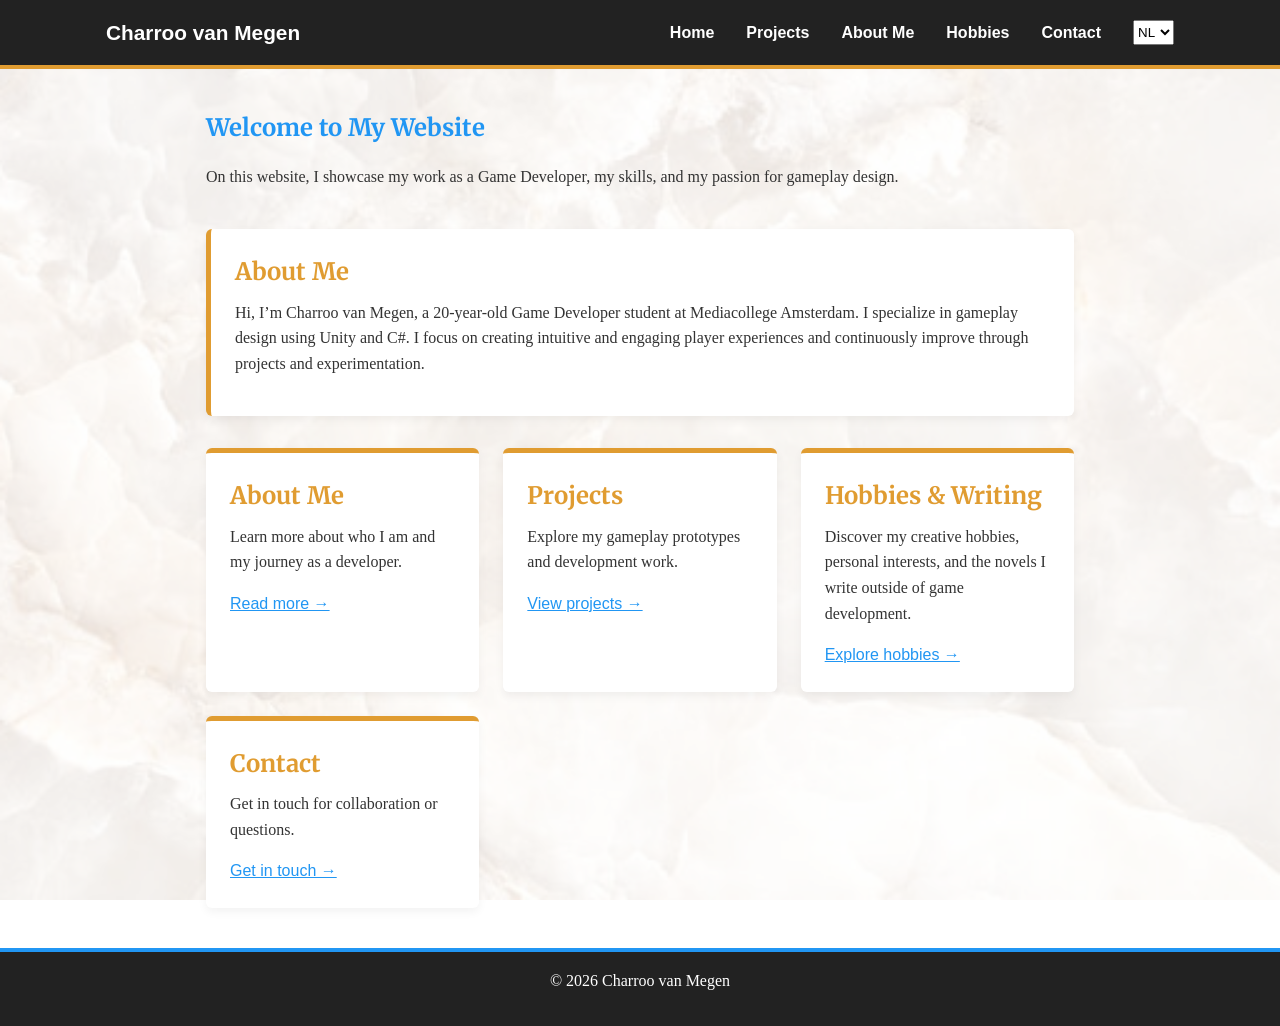
==== index.html @ 929fa4f2 "Add files via upload" ====
<!DOCTYPE html>
<html lang="en">
<head>
  <meta charset="UTF-8">
  <meta name="viewport" content="width=device-width, initial-scale=1.0">

  <title data-i18n="page_home_title">Home</title>

  <!-- Font -->
  <link href="https://fonts.googleapis.com/css2?family=Merriweather:ital,wght@0,300;0,400;0,700;1,400&display=swap" rel="stylesheet">

  <!-- CSS -->
  <link rel="stylesheet" href="style.css">

  <!-- Modal styles -->
  <style>

    .modal {
      display: none;
      position: fixed;
      z-index: 1000;
      left: 0;
      top: 0;
      width: 100%;
      height: 100%;
      background-color: rgba(0,0,0,0.6);
      justify-content: center;
      align-items: center;
    }

    .modal-content {
      background-color: #fff;
      padding: 2rem;
      border-radius: 8px;
      max-width: 400px;
      text-align: center;
      box-shadow: 0 4px 12px rgba(0,0,0,0.2);
      font-family: 'Merriweather', serif;
    }

    .modal-buttons {
      margin-top: 1.5rem;
      display: flex;
      justify-content: space-around;
    }

    .modal-buttons button {
      padding: 0.5rem 1rem;
      border: none;
      border-radius: 4px;
      cursor: pointer;
      font-weight: bold;
    }

    .confirm {
      background-color: #2196F3;
      color: #fff;
    }

    .cancel {
      background-color: #ccc;
      color: #222;
    }

  </style>

</head>

<body>

<header>

  <nav class="navbar">

    <div class="logo">
      <a href="index.html">Charroo van Megen</a>
    </div>

    <div class="nav-links">

      <a href="index.html" class="modal-link" data-title="Home">
        Home
      </a>

      <a href="projects.html" class="modal-link" data-title="Projects">
        Projects
      </a>

      <a href="about.html" class="modal-link" data-title="About Me">
        About Me
      </a>

      <!-- PERSONAL PAGE LINK -->
      <a href="Personal.html" class="modal-link" data-title="Hobbies & Writing">
        Hobbies
      </a>

      <a href="contact.html" class="modal-link" data-title="Contact">
        Contact
      </a>

      <select id="languageSelect">
        <option value="nl">NL</option>
        <option value="en">EN</option>
        <option value="es">ES</option>
      </select>

    </div>

  </nav>

</header>


<div class="container">

  <!-- INTRO -->

  <section class="home-intro">

    <h1>
      Welcome to My Website
    </h1>

    <p>
      On this website, I showcase my work as a Game Developer,
      my skills, and my passion for gameplay design.
    </p>

  </section>


  <!-- ABOUT SECTION -->

  <section class="home-about">

    <h2>
      About Me
    </h2>

    <p>
      Hi, I’m Charroo van Megen, a 20-year-old
      Game Developer student at Mediacollege Amsterdam.

      I specialize in gameplay design using Unity and C#.
      I focus on creating intuitive and engaging player experiences
      and continuously improve through projects and experimentation.
    </p>

  </section>


  <!-- HOME CARDS -->

  <section class="home-sections">

    <!-- ABOUT -->

    <div class="home-card">

      <h2>
        About Me
      </h2>

      <p>
        Learn more about who I am and my journey as a developer.
      </p>

      <a
        href="about.html"
        class="modal-link"
        data-title="About Me">

        Read more →

      </a>

    </div>


    <!-- PROJECTS -->

    <div class="home-card">

      <h2>
        Projects
      </h2>

      <p>
        Explore my gameplay prototypes and development work.
      </p>

      <a
        href="projects.html"
        class="modal-link"
        data-title="Projects">

        View projects →

      </a>

    </div>


    <!-- PERSONAL / HOBBIES -->

    <div class="home-card">

      <h2>
        Hobbies & Writing
      </h2>

      <p>
        Discover my creative hobbies, personal interests,
        and the novels I write outside of game development.
      </p>

      <a
        href="Personal.html"
        class="modal-link"
        data-title="Hobbies & Writing">

        Explore hobbies →

      </a>

    </div>


    <!-- CONTACT -->

    <div class="home-card">

      <h2>
        Contact
      </h2>

      <p>
        Get in touch for collaboration or questions.
      </p>

      <a
        href="contact.html"
        class="modal-link"
        data-title="Contact">

        Get in touch →

      </a>

    </div>

  </section>

</div>


<!-- MODAL -->

<div id="confirmModal" class="modal">

  <div class="modal-content">

    <p id="modal-text">
      Do you wish to go to this page?
    </p>

    <div class="modal-buttons">

      <button class="confirm">
        Yes
      </button>

      <button class="cancel">
        No
      </button>

    </div>

  </div>

</div>


<footer>

  <p>
    © 2026 Charroo van Megen
  </p>

</footer>


<script>

const modal = document.getElementById('confirmModal');

const modalText = document.getElementById('modal-text');

const confirmBtn = document.querySelector('.confirm');

const cancelBtn = document.querySelector('.cancel');

let targetUrl = '';

document.querySelectorAll('.modal-link').forEach(link => {

  link.addEventListener('click', function(e) {

    e.preventDefault();

    targetUrl = this.href;

    modalText.textContent =
      `Do you wish to go to ${this.dataset.title}?`;

    modal.style.display = 'flex';

  });

});


confirmBtn.onclick = () => {

  if (targetUrl) {

    window.location.href = targetUrl;

  }

};


cancelBtn.onclick = () => {

  modal.style.display = 'none';

  targetUrl = '';

};


window.onclick = (e) => {

  if (e.target === modal) {

    modal.style.display = 'none';

  }

};

</script>

</body>
</html>
---- style.css ----
/* =========================
   VARIABLES
========================= */
:root {
  --dark: #222;
  --light-bg: #f4f4f4;
  --text: #333;
  --white: #ffffff;

  --mango: #E09C31;
  --azure: #2196F3;
}

/* =========================
   RESET & BASE
========================= */
* {
  margin: 0;
  padding: 0;
  box-sizing: border-box;
}

html, body {
  height: 100%;
}

body {
  font-family: 'Playfair Display', serif;
  background: url('Quartz.Background.jpg') no-repeat center center fixed;
  background-size: cover;
  color: var(--text);
  line-height: 1.6;

  display: flex;
  flex-direction: column;
}

/* Optional overlay for readability */
body::before {
  content: "";
  position: fixed;
  top: 0; left: 0;
  width: 100%; height: 100%;
  background: rgba(255, 255, 255, 0.7);
  z-index: -1;
}

/* UI elements use clean sans-serif */
.navbar,
.nav-links a,
.logo a,
button,
select,
.home-card a,
.contact-card a {
  font-family: Arial, sans-serif;
}

/* =========================
   HEADER & NAVIGATION
========================= */
header {
  background: var(--dark);
  color: var(--white);
  border-bottom: 4px solid var(--mango);
}

.navbar {
  max-width: 1100px;
  margin: auto;
  padding: 1rem;

  display: flex;
  justify-content: space-between;
  align-items: center;
}

.logo a {
  color: var(--white);
  text-decoration: none;
  font-weight: bold;
  font-size: 1.3rem;
}

.nav-links {
  display: flex;
  gap: 2rem;
}

.nav-links a {
  color: var(--white);
  text-decoration: none;
  font-weight: bold;
  position: relative;
  transition: color 0.3s ease;
}

.nav-links a::after {
  content: "";
  position: absolute;
  width: 0;
  height: 2px;
  background: var(--azure);
  left: 0;
  bottom: -5px;
  transition: width 0.3s ease;
}

.nav-links a:hover {
  color: var(--mango);
}

.nav-links a:hover::after {
  width: 100%;
}

/* =========================
   CONTAINER
========================= */
.container {
  max-width: 900px;
  margin: 2.5rem auto;
  padding: 0 1rem;
  flex: 1;
}

/* =========================
   HEADINGS & TEXT
========================= */
h1, h2 {
  font-family: 'Merriweather', serif;
  font-weight: 700;
}

h1 {
  margin-bottom: 1rem;
  color: var(--azure);
}

h2 {
  color: var(--mango);
  margin-bottom: 0.5rem;
}

p {
  margin-bottom: 1rem;
  font-weight: 400;
}

a {
  color: var(--azure);
}

a:hover {
  color: var(--mango);
}

/* =========================
   HOME PAGE
========================= */
.home-intro {
  margin-bottom: 2.5rem;
}

.home-about {
  background: var(--white);
  padding: 1.5rem;
  border-radius: 6px;
  border-left: 5px solid var(--mango);
  box-shadow: 0 4px 10px rgba(0,0,0,0.05);
  margin-bottom: 2rem;
}

.home-sections {
  display: grid;
  grid-template-columns: repeat(auto-fit, minmax(250px, 1fr));
  gap: 1.5rem;
}

.home-card {
  background: var(--white);
  padding: 1.5rem;
  border-radius: 6px;
  border-top: 5px solid var(--mango);
  box-shadow: 0 4px 10px rgba(0,0,0,0.05);
  transition: transform 0.3s ease, box-shadow 0.3s ease;
}

.home-card:hover {
  transform: translateY(-5px);
  box-shadow: 0 8px 18px rgba(0,0,0,0.1);
}

/* =========================
   ABOUT PAGE
========================= */
.about-header {
  margin-bottom: 2rem;
}

.intro {
  font-size: 1.1rem;
  max-width: 720px;
}

.about-section {
  background: var(--white);
  padding: 1.5rem;
  margin-bottom: 1.5rem;
  border-left: 5px solid var(--azure);
  border-radius: 6px;
  box-shadow: 0 4px 10px rgba(0,0,0,0.05);
}

.about-goal {
  border-left-color: var(--mango);
}

/* =========================
   CONTACT PAGE
========================= */
.contact-intro {
  max-width: 650px;
  margin-bottom: 2rem;
}

.contact-grid {
  display: grid;
  grid-template-columns: repeat(auto-fit, minmax(220px, 1fr));
  gap: 1.5rem;
  align-items: stretch;
}

.contact-card {
  background: var(--white);
  padding: 1.5rem;
  border-radius: 6px;
  border-top: 5px solid var(--azure);
  box-shadow: 0 4px 10px rgba(0,0,0,0.05);
  text-align: center;
  transition: transform 0.25s ease, box-shadow 0.25s ease;

  height: 100%;
  display: flex;
  flex-direction: column;
  justify-content: center;
}

.contact-card:nth-child(2) {
  border-top: 5px solid var(--mango);
}

.contact-card:hover {
  transform: translateY(-4px);
  box-shadow: 0 8px 18px rgba(0,0,0,0.1);
}

/* =========================
   MODAL (ADDED)
========================= */

.modal {
  display: none;
  position: fixed;
  inset: 0;

  background: rgba(0, 0, 0, 0.6);
  z-index: 9999;

  justify-content: center;
  align-items: center;
}

.modal-content {
  background: var(--white);
  padding: 2rem;
  border-radius: 8px;

  width: min(400px, 90%);
  text-align: center;

  border-top: 5px solid var(--mango);
  box-shadow: 0 10px 25px rgba(0, 0, 0, 0.25);
}

.modal-content h2 {
  color: var(--azure);
  margin-bottom: 0.5rem;
}

.modal-content p {
  margin-bottom: 1.5rem;
  word-break: break-word;
}

.modal-buttons {
  display: flex;
  justify-content: center;
  gap: 1rem;
}

.modal-buttons button {
  padding: 0.6rem 1.2rem;
  border: none;
  border-radius: 6px;
  cursor: pointer;
  font-family: Arial, sans-serif;
  transition: 0.2s ease;
}

.confirm {
  background: var(--azure);
  color: white;
}

.confirm:hover {
  background: var(--mango);
}

.cancel {
  background: #ddd;
}

.cancel:hover {
  background: #bbb;
}

/* =========================
   FOOTER
========================= */
footer {
  text-align: center;
  padding: 1rem;
  margin-top: 0;

  background: var(--dark);
  color: var(--white);
  border-top: 4px solid var(--azure);
}
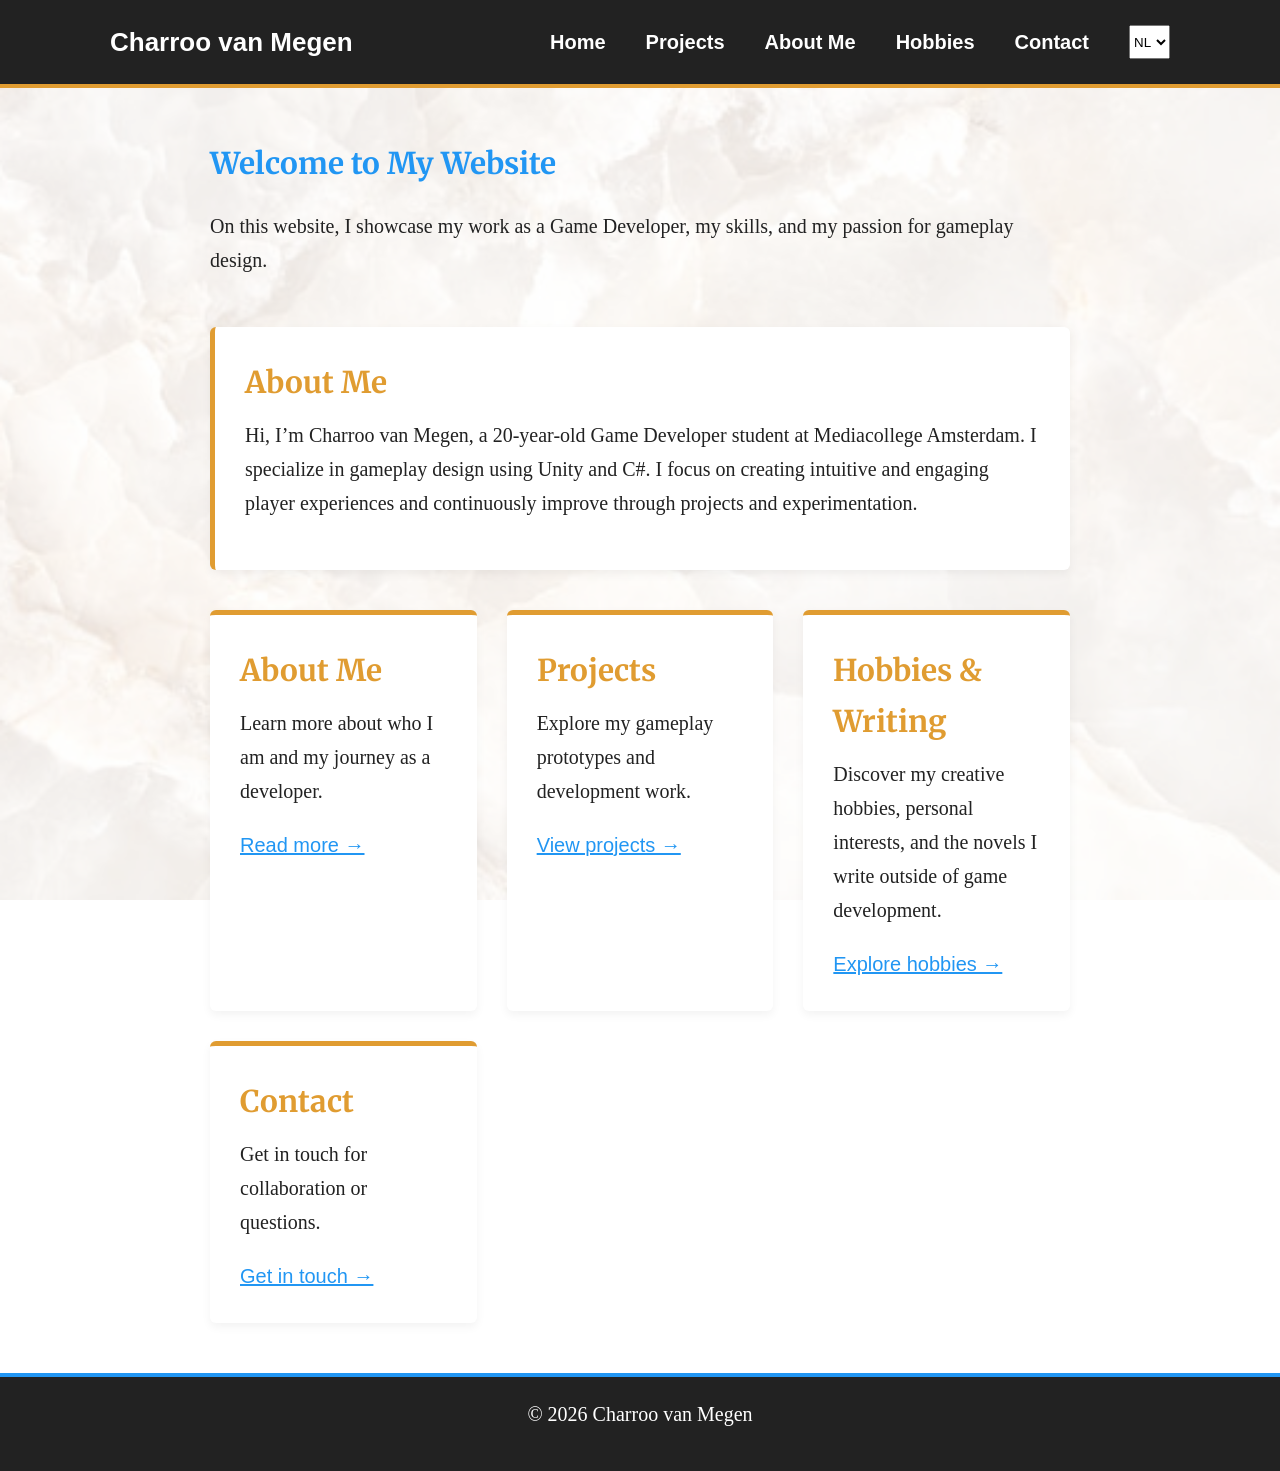
==== commit 4cd2f774: "site adjustements" ====
--- a/index.html
+++ b/index.html
@@ -79,7 +79,7 @@
 
     <div class="nav-links">
 
-      <a href="index.html" class="modal-link" data-title="Home">
+      <a href="index.html" class="modal-link" data-title="Home" aria-current="page">
         Home
       </a>
 
--- a/style.css
+++ b/style.css
@@ -24,12 +24,16 @@
   height: 100%;
 }
 
+html {
+  font-size: 125%;
+}
+
 body {
   font-family: 'Playfair Display', serif;
   background: url('Quartz.Background.jpg') no-repeat center center fixed;
   background-size: cover;
-  color: var(--text);
-  line-height: 1.6;
+  color: #222;
+  line-height: 1.7;
 
   display: flex;
   flex-direction: column;
@@ -114,11 +118,25 @@
   width: 100%;
 }
 
+@media (max-width: 700px) {
+  .navbar {
+    flex-direction: column;
+    gap: 0.75rem;
+  }
+
+  .nav-links {
+    flex-wrap: wrap;
+    justify-content: center;
+    gap: 0.75rem 1rem;
+    width: 100%;
+  }
+}
+
 /* =========================
    CONTAINER
 ========================= */
 .container {
-  max-width: 900px;
+  width: min(900px, 100%);
   margin: 2.5rem auto;
   padding: 0 1rem;
   flex: 1;
@@ -237,6 +255,7 @@
   border-radius: 6px;
   border-top: 5px solid var(--azure);
   box-shadow: 0 4px 10px rgba(0,0,0,0.05);
+  color: inherit;
   text-align: center;
   transition: transform 0.25s ease, box-shadow 0.25s ease;
 
@@ -253,6 +272,44 @@
 .contact-card:hover {
   transform: translateY(-4px);
   box-shadow: 0 8px 18px rgba(0,0,0,0.1);
+}
+
+.contact-toggle {
+  display: flex;
+  flex-direction: column;
+  align-items: center;
+  gap: 0.35rem;
+  width: 100%;
+  padding: 0;
+  border: 0;
+  background: none;
+  color: inherit;
+  cursor: pointer;
+}
+
+.contact-title {
+  color: var(--mango);
+  font: 700 1.5rem 'Merriweather', serif;
+}
+
+.contact-hint {
+  color: #555;
+  font: 0.8rem/1.4 Arial, sans-serif;
+}
+
+.contact-toggle:focus-visible,
+.contact-details a:focus-visible {
+  outline: 3px solid var(--azure);
+  outline-offset: 3px;
+}
+
+.contact-details {
+  margin-top: 1rem;
+  overflow-wrap: anywhere;
+}
+
+.contact-details a {
+  font: 1rem/1.5 Arial, sans-serif;
 }
 
 /* =========================
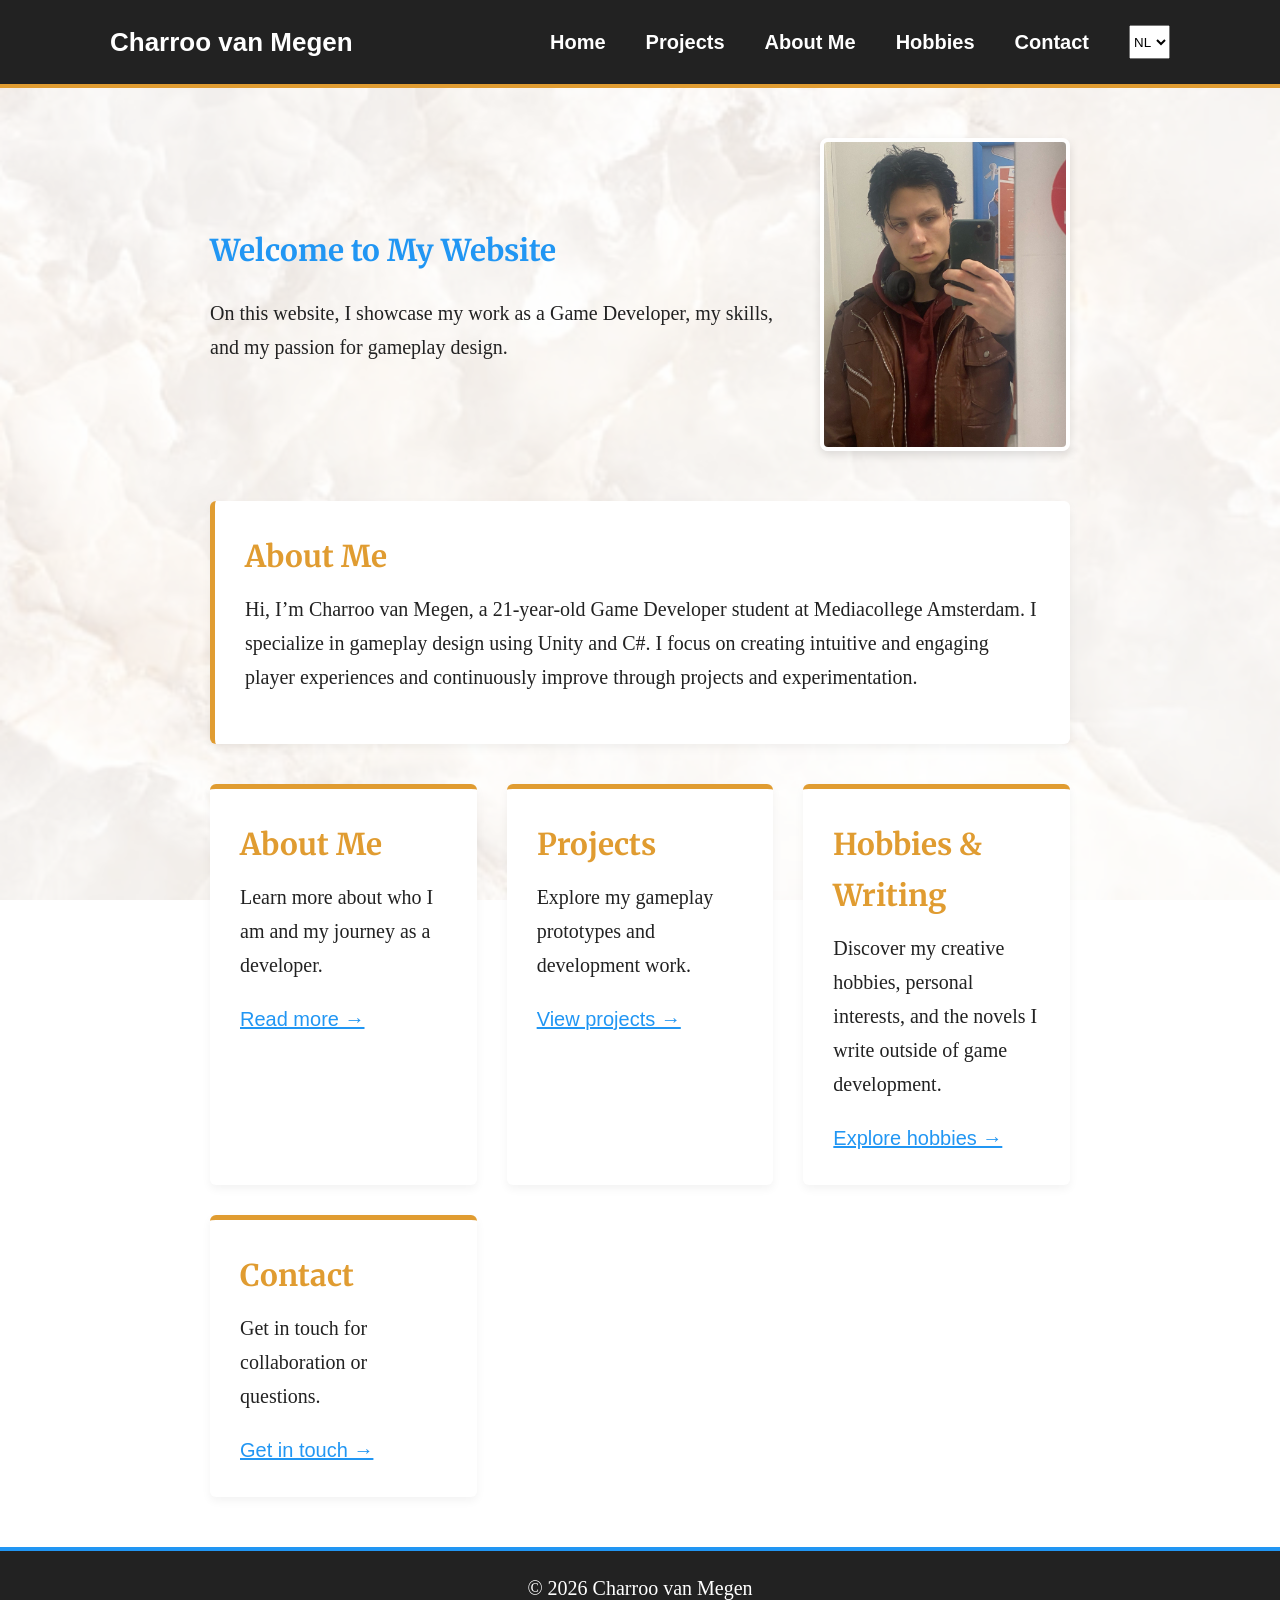
==== commit 57cef7f2: "change + pic" ====
--- a/index.html
+++ b/index.html
@@ -13,58 +13,6 @@
   <!-- CSS -->
   <link rel="stylesheet" href="style.css">
 
-  <!-- Modal styles -->
-  <style>
-
-    .modal {
-      display: none;
-      position: fixed;
-      z-index: 1000;
-      left: 0;
-      top: 0;
-      width: 100%;
-      height: 100%;
-      background-color: rgba(0,0,0,0.6);
-      justify-content: center;
-      align-items: center;
-    }
-
-    .modal-content {
-      background-color: #fff;
-      padding: 2rem;
-      border-radius: 8px;
-      max-width: 400px;
-      text-align: center;
-      box-shadow: 0 4px 12px rgba(0,0,0,0.2);
-      font-family: 'Merriweather', serif;
-    }
-
-    .modal-buttons {
-      margin-top: 1.5rem;
-      display: flex;
-      justify-content: space-around;
-    }
-
-    .modal-buttons button {
-      padding: 0.5rem 1rem;
-      border: none;
-      border-radius: 4px;
-      cursor: pointer;
-      font-weight: bold;
-    }
-
-    .confirm {
-      background-color: #2196F3;
-      color: #fff;
-    }
-
-    .cancel {
-      background-color: #ccc;
-      color: #222;
-    }
-
-  </style>
-
 </head>
 
 <body>
@@ -79,24 +27,24 @@
 
     <div class="nav-links">
 
-      <a href="index.html" class="modal-link" data-title="Home" aria-current="page">
+      <a href="index.html" aria-current="page">
         Home
       </a>
 
-      <a href="projects.html" class="modal-link" data-title="Projects">
+      <a href="projects.html">
         Projects
       </a>
 
-      <a href="about.html" class="modal-link" data-title="About Me">
+      <a href="about.html">
         About Me
       </a>
 
       <!-- PERSONAL PAGE LINK -->
-      <a href="Personal.html" class="modal-link" data-title="Hobbies & Writing">
+      <a href="Personal.html">
         Hobbies
       </a>
 
-      <a href="contact.html" class="modal-link" data-title="Contact">
+      <a href="contact.html">
         Contact
       </a>
 
@@ -119,14 +67,21 @@
 
   <section class="home-intro">
 
-    <h1>
-      Welcome to My Website
-    </h1>
-
-    <p>
-      On this website, I showcase my work as a Game Developer,
-      my skills, and my passion for gameplay design.
-    </p>
+    <div class="home-intro-text">
+      <h1>
+        Welcome to My Website
+      </h1>
+
+      <p>
+        On this website, I showcase my work as a Game Developer,
+        my skills, and my passion for gameplay design.
+      </p>
+    </div>
+
+    <img
+      class="home-profile-image"
+      src="IMG_3544.jpg"
+      alt="Portrait of Charroo van Megen">
 
   </section>
 
@@ -140,7 +95,7 @@
     </h2>
 
     <p>
-      Hi, I’m Charroo van Megen, a 20-year-old
+      Hi, I’m Charroo van Megen, a 21-year-old
       Game Developer student at Mediacollege Amsterdam.
 
       I specialize in gameplay design using Unity and C#.
@@ -167,10 +122,7 @@
         Learn more about who I am and my journey as a developer.
       </p>
 
-      <a
-        href="about.html"
-        class="modal-link"
-        data-title="About Me">
+      <a href="about.html">
 
         Read more →
 
@@ -191,10 +143,7 @@
         Explore my gameplay prototypes and development work.
       </p>
 
-      <a
-        href="projects.html"
-        class="modal-link"
-        data-title="Projects">
+      <a href="projects.html">
 
         View projects →
 
@@ -216,10 +165,7 @@
         and the novels I write outside of game development.
       </p>
 
-      <a
-        href="Personal.html"
-        class="modal-link"
-        data-title="Hobbies & Writing">
+      <a href="Personal.html">
 
         Explore hobbies →
 
@@ -240,10 +186,7 @@
         Get in touch for collaboration or questions.
       </p>
 
-      <a
-        href="contact.html"
-        class="modal-link"
-        data-title="Contact">
+      <a href="contact.html">
 
         Get in touch →
 
@@ -252,33 +195,6 @@
     </div>
 
   </section>
-
-</div>
-
-
-<!-- MODAL -->
-
-<div id="confirmModal" class="modal">
-
-  <div class="modal-content">
-
-    <p id="modal-text">
-      Do you wish to go to this page?
-    </p>
-
-    <div class="modal-buttons">
-
-      <button class="confirm">
-        Yes
-      </button>
-
-      <button class="cancel">
-        No
-      </button>
-
-    </div>
-
-  </div>
 
 </div>
 
@@ -292,67 +208,5 @@
 </footer>
 
 
-<script>
-
-const modal = document.getElementById('confirmModal');
-
-const modalText = document.getElementById('modal-text');
-
-const confirmBtn = document.querySelector('.confirm');
-
-const cancelBtn = document.querySelector('.cancel');
-
-let targetUrl = '';
-
-document.querySelectorAll('.modal-link').forEach(link => {
-
-  link.addEventListener('click', function(e) {
-
-    e.preventDefault();
-
-    targetUrl = this.href;
-
-    modalText.textContent =
-      `Do you wish to go to ${this.dataset.title}?`;
-
-    modal.style.display = 'flex';
-
-  });
-
-});
-
-
-confirmBtn.onclick = () => {
-
-  if (targetUrl) {
-
-    window.location.href = targetUrl;
-
-  }
-
-};
-
-
-cancelBtn.onclick = () => {
-
-  modal.style.display = 'none';
-
-  targetUrl = '';
-
-};
-
-
-window.onclick = (e) => {
-
-  if (e.target === modal) {
-
-    modal.style.display = 'none';
-
-  }
-
-};
-
-</script>
-
 </body>
 </html>
--- a/style.css
+++ b/style.css
@@ -177,7 +177,29 @@
    HOME PAGE
 ========================= */
 .home-intro {
+  display: flex;
+  align-items: center;
+  justify-content: space-between;
+  gap: 2rem;
   margin-bottom: 2.5rem;
+}
+
+.home-intro-text {
+  flex: 1;
+}
+
+.home-intro-text p {
+  margin-bottom: 0;
+}
+
+.home-profile-image {
+  display: block;
+  width: min(250px, 35%);
+  aspect-ratio: 4 / 5;
+  object-fit: cover;
+  border: 4px solid var(--white);
+  border-radius: 8px;
+  box-shadow: 0 4px 10px rgba(0,0,0,0.12);
 }
 
 .home-about {
@@ -207,6 +229,17 @@
 .home-card:hover {
   transform: translateY(-5px);
   box-shadow: 0 8px 18px rgba(0,0,0,0.1);
+}
+
+@media (max-width: 600px) {
+  .home-intro {
+    flex-direction: column;
+    align-items: flex-start;
+  }
+
+  .home-profile-image {
+    width: min(250px, 100%);
+  }
 }
 
 /* =========================
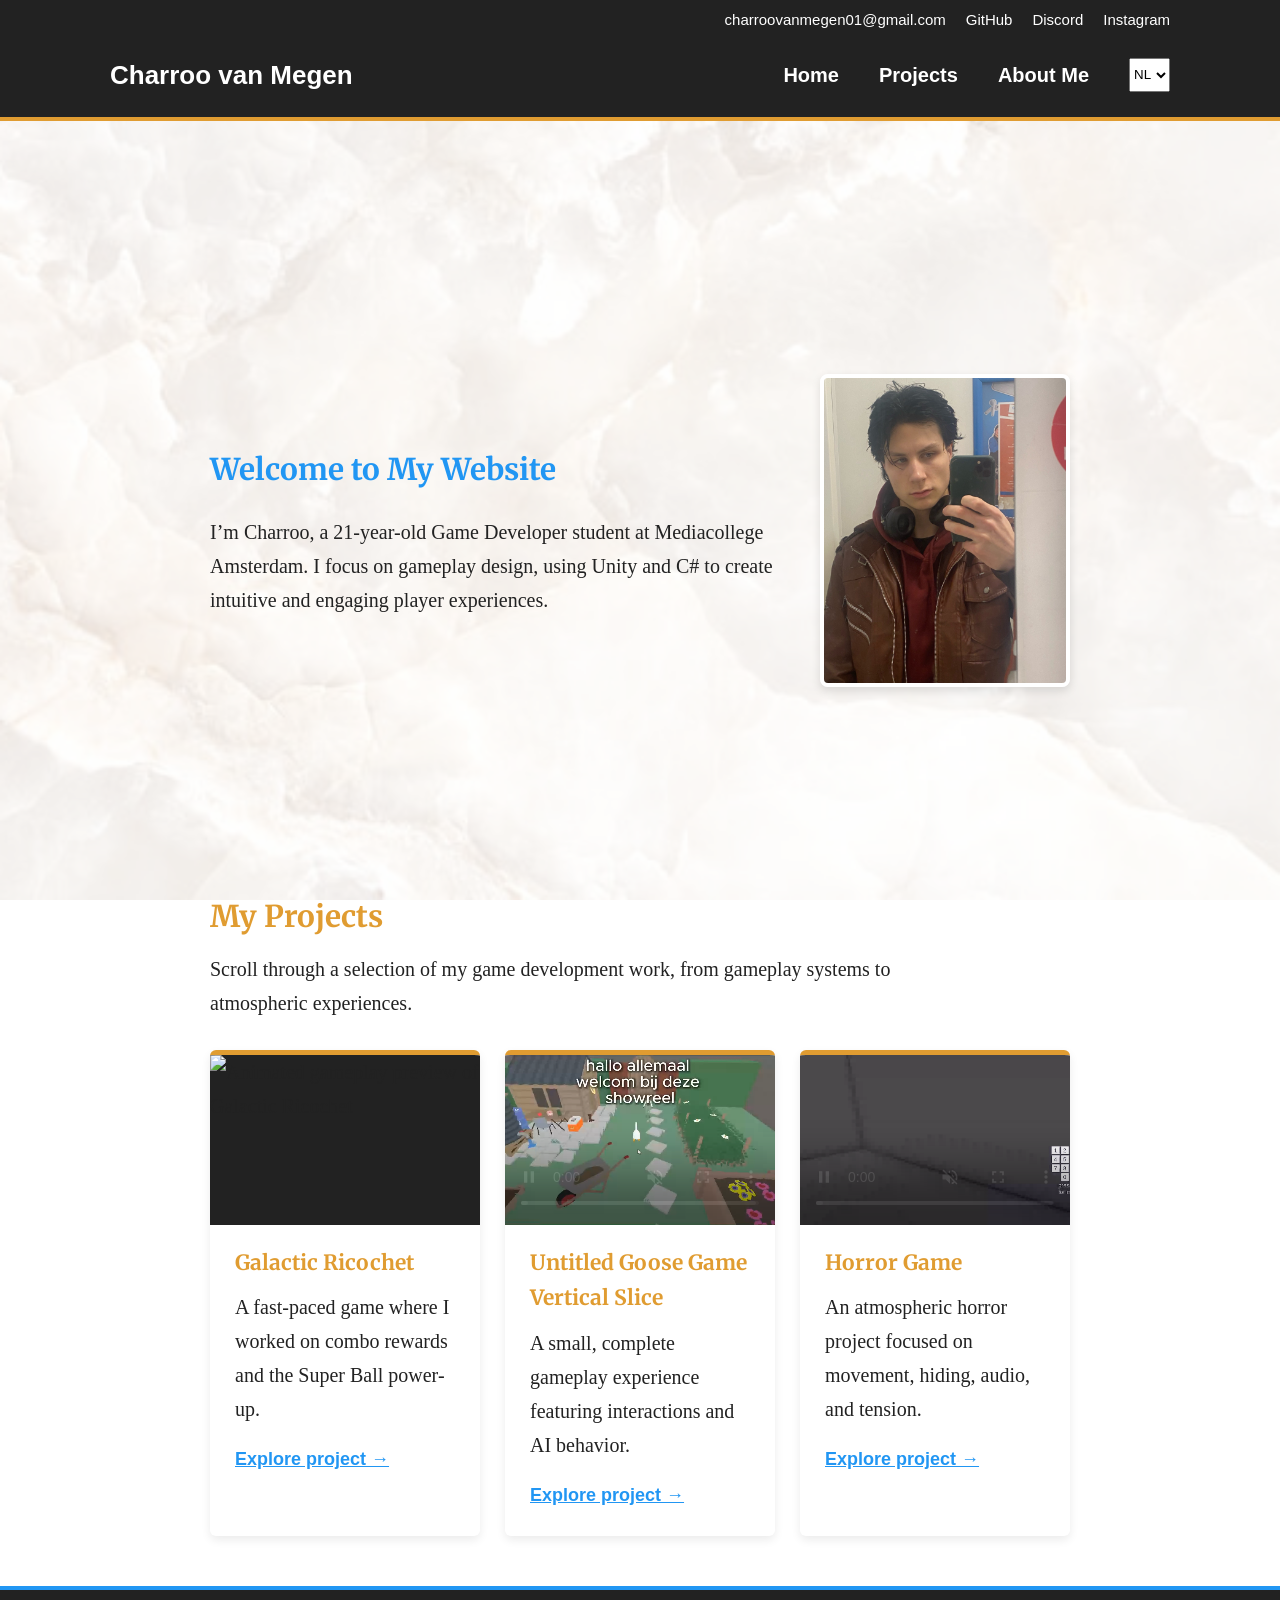
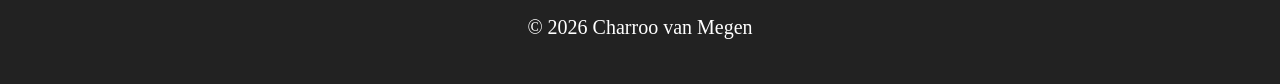
==== commit 8e4b76f9: "site change" ====
--- a/index.html
+++ b/index.html
@@ -1,212 +1,118 @@
-
 <!DOCTYPE html>
 <html lang="en">
 <head>
   <meta charset="UTF-8">
   <meta name="viewport" content="width=device-width, initial-scale=1.0">
-
-  <title data-i18n="page_home_title">Home</title>
-
-  <!-- Font -->
+  <title>Charroo van Megen | Game Developer</title>
   <link href="https://fonts.googleapis.com/css2?family=Merriweather:ital,wght@0,300;0,400;0,700;1,400&display=swap" rel="stylesheet">
-
-  <!-- CSS -->
   <link rel="stylesheet" href="style.css">
-
 </head>
 
 <body>
+<header>
+  <nav class="contact-bar" aria-label="Contact links">
+    <a href="mailto:charroovanmegen01@gmail.com">charroovanmegen01@gmail.com</a>
+    <a href="https://github.com/charroo-van-megen" target="_blank" rel="noopener noreferrer">GitHub</a>
+    <a href="https://discord.com/users/kashikoi1478" target="_blank" rel="noopener noreferrer">Discord</a>
+    <a href="https://www.instagram.com/C.W.van.Megen" target="_blank" rel="noopener noreferrer">Instagram</a>
+  </nav>
 
-<header>
-
-  <nav class="navbar">
-
+  <nav class="navbar" aria-label="Main navigation">
     <div class="logo">
       <a href="index.html">Charroo van Megen</a>
     </div>
-
     <div class="nav-links">
-
-      <a href="index.html" aria-current="page">
-        Home
-      </a>
-
-      <a href="projects.html">
-        Projects
-      </a>
-
-      <a href="about.html">
-        About Me
-      </a>
-
-      <!-- PERSONAL PAGE LINK -->
-      <a href="Personal.html">
-        Hobbies
-      </a>
-
-      <a href="contact.html">
-        Contact
-      </a>
-
-      <select id="languageSelect">
+      <a href="index.html" aria-current="page">Home</a>
+      <a href="projects.html">Projects</a>
+      <a href="about.html">About Me</a>
+      <select id="languageSelect" aria-label="Select language">
         <option value="nl">NL</option>
         <option value="en">EN</option>
         <option value="es">ES</option>
       </select>
+    </div>
+  </nav>
+</header>
 
+<main class="container">
+  <section class="home-intro" aria-labelledby="welcome-title">
+    <div class="home-intro-text">
+      <h1 id="welcome-title">Welcome to My Website</h1>
+      <p>I’m Charroo, a 21-year-old Game Developer student at Mediacollege Amsterdam. I focus on gameplay design, using Unity and C# to create intuitive and engaging player experiences.</p>
     </div>
 
-  </nav>
+    <img class="home-profile-image" src="IMG_3544.jpg" alt="Portrait of Charroo van Megen">
+  </section>
 
-</header>
-
-
-<div class="container">
-
-  <!-- INTRO -->
-
-  <section class="home-intro">
-
-    <div class="home-intro-text">
-      <h1>
-        Welcome to My Website
-      </h1>
-
-      <p>
-        On this website, I showcase my work as a Game Developer,
-        my skills, and my passion for gameplay design.
-      </p>
+  <section class="project-showcase" aria-labelledby="projects-title">
+    <div class="project-showcase-heading">
+      <h2 id="projects-title">My Projects</h2>
+      <p>Scroll through a selection of my game development work, from gameplay systems to atmospheric experiences.</p>
     </div>
 
-    <img
-      class="home-profile-image"
-      src="IMG_3544.jpg"
-      alt="Portrait of Charroo van Megen">
+    <div class="project-preview-grid">
+      <article class="project-preview-card">
+        <img class="project-preview-media" src="Bezig met opnemen 2026-10-29 112503.gif"
+          alt="Animated gameplay preview of Galactic Ricochet" loading="lazy">
+        <div class="project-preview-content">
+          <h2>Galactic Ricochet</h2>
+          <p>A fast-paced game where I worked on combo rewards and the Super Ball power-up.</p>
+          <a href="projects.html#galactic-heading">Explore project →</a>
+        </div>
+      </article>
 
+      <article class="project-preview-card">
+        <video class="project-preview-media"
+          poster="Eindpresentatie_Team8_Bo_verticalSlice.png"
+          aria-label="Gameplay preview of the Untitled Goose Game vertical slice"
+          autoplay controls muted loop playsinline preload="none">
+          <source src="0128.mp4" type="video/mp4">
+          <source src="0128.webm" type="video/webm">
+        </video>
+        <div class="project-preview-content">
+          <h2>Untitled Goose Game Vertical Slice</h2>
+          <p>A small, complete gameplay experience featuring interactions and AI behavior.</p>
+          <a href="projects.html#vertical-slice-heading">Explore project →</a>
+        </div>
+      </article>
+
+      <article class="project-preview-card">
+        <video class="project-preview-media"
+          poster="Schermafbeelding 2026-06-22 233540.png"
+          aria-label="Gameplay preview of the horror game"
+          autoplay controls muted loop playsinline preload="none">
+          <source src="school-horror.mp4" type="video/mp4">
+          <source src="school-horror.webm" type="video/webm">
+        </video>
+        <div class="project-preview-content">
+          <h2>Horror Game</h2>
+          <p>An atmospheric horror project focused on movement, hiding, audio, and tension.</p>
+          <a href="projects.html#horror-heading">Explore project →</a>
+        </div>
+      </article>
+    </div>
   </section>
+</main>
 
+<script>
+  const projectVideos = document.querySelectorAll('.project-preview-card video');
 
-  <!-- ABOUT SECTION -->
+  if ('IntersectionObserver' in window) {
+    const videoObserver = new IntersectionObserver(entries => {
+      entries.forEach(entry => {
+        if (entry.isIntersecting) {
+          entry.target.play().catch(() => {});
+          videoObserver.unobserve(entry.target);
+        }
+      });
+    });
 
-  <section class="home-about">
-
-    <h2>
-      About Me
-    </h2>
-
-    <p>
-      Hi, I’m Charroo van Megen, a 21-year-old
-      Game Developer student at Mediacollege Amsterdam.
-
-      I specialize in gameplay design using Unity and C#.
-      I focus on creating intuitive and engaging player experiences
-      and continuously improve through projects and experimentation.
-    </p>
-
-  </section>
-
-
-  <!-- HOME CARDS -->
-
-  <section class="home-sections">
-
-    <!-- ABOUT -->
-
-    <div class="home-card">
-
-      <h2>
-        About Me
-      </h2>
-
-      <p>
-        Learn more about who I am and my journey as a developer.
-      </p>
-
-      <a href="about.html">
-
-        Read more →
-
-      </a>
-
-    </div>
-
-
-    <!-- PROJECTS -->
-
-    <div class="home-card">
-
-      <h2>
-        Projects
-      </h2>
-
-      <p>
-        Explore my gameplay prototypes and development work.
-      </p>
-
-      <a href="projects.html">
-
-        View projects →
-
-      </a>
-
-    </div>
-
-
-    <!-- PERSONAL / HOBBIES -->
-
-    <div class="home-card">
-
-      <h2>
-        Hobbies & Writing
-      </h2>
-
-      <p>
-        Discover my creative hobbies, personal interests,
-        and the novels I write outside of game development.
-      </p>
-
-      <a href="Personal.html">
-
-        Explore hobbies →
-
-      </a>
-
-    </div>
-
-
-    <!-- CONTACT -->
-
-    <div class="home-card">
-
-      <h2>
-        Contact
-      </h2>
-
-      <p>
-        Get in touch for collaboration or questions.
-      </p>
-
-      <a href="contact.html">
-
-        Get in touch →
-
-      </a>
-
-    </div>
-
-  </section>
-
-</div>
-
+    projectVideos.forEach(video => videoObserver.observe(video));
+  }
+</script>
 
 <footer>
-
-  <p>
-    © 2026 Charroo van Megen
-  </p>
-
+  <p>© 2026 Charroo van Megen</p>
 </footer>
-
-
 </body>
-</html>+</html>
--- a/style.css
+++ b/style.css
@@ -51,12 +51,12 @@
 
 /* UI elements use clean sans-serif */
 .navbar,
+.contact-bar,
 .nav-links a,
 .logo a,
 button,
 select,
-.home-card a,
-.contact-card a {
+.home-card a {
   font-family: Arial, sans-serif;
 }
 
@@ -67,6 +67,28 @@
   background: var(--dark);
   color: var(--white);
   border-bottom: 4px solid var(--mango);
+  position: sticky;
+  top: 0;
+  z-index: 1000;
+}
+
+.contact-bar {
+  max-width: 1100px;
+  margin: auto;
+  padding: 0.35rem 1rem 0;
+  display: flex;
+  justify-content: flex-end;
+  gap: 1rem;
+  font-size: 0.75rem;
+}
+
+.contact-bar a {
+  color: var(--white);
+  text-decoration: none;
+}
+
+.contact-bar a:hover {
+  color: var(--mango);
 }
 
 .navbar {
@@ -119,6 +141,12 @@
 }
 
 @media (max-width: 700px) {
+  .contact-bar {
+    flex-wrap: wrap;
+    justify-content: center;
+    gap: 0.25rem 0.75rem;
+  }
+
   .navbar {
     flex-direction: column;
     gap: 0.75rem;
@@ -176,12 +204,91 @@
 /* =========================
    HOME PAGE
 ========================= */
+.project-showcase-heading {
+  margin-bottom: 1.5rem;
+}
+
+.project-showcase-heading p {
+  max-width: 700px;
+}
+
+.project-preview-grid {
+  display: grid;
+  grid-template-columns: repeat(auto-fit, minmax(240px, 1fr));
+  gap: 1.25rem;
+}
+
+.project-preview-card {
+  overflow: hidden;
+  background: var(--white);
+  border-top: 5px solid var(--mango);
+  border-radius: 6px;
+  box-shadow: 0 4px 10px rgba(0,0,0,0.08);
+  transition: transform 0.25s ease, box-shadow 0.25s ease;
+}
+
+.project-preview-card:hover {
+  transform: translateY(-4px);
+  box-shadow: 0 8px 18px rgba(0,0,0,0.12);
+}
+
+.project-preview-media {
+  display: block;
+  width: 100%;
+  height: 170px;
+  object-fit: cover;
+  object-position: center;
+  background: #222;
+}
+
+.project-preview-content {
+  padding: 1rem 1.25rem 1.25rem;
+}
+
+.project-preview-content h2 {
+  font-size: 1.05rem;
+}
+
+.project-preview-content p {
+  min-height: 4.5rem;
+  margin-bottom: 0.75rem;
+}
+
+.project-preview-content a,
+.home-about a,
+.novel-preview a {
+  font: bold 0.9rem Arial, sans-serif;
+}
+
+.novel-preview {
+  display: flex;
+  align-items: center;
+  gap: 1rem;
+  margin-top: 1rem;
+}
+
+.novel-preview img {
+  width: 100px;
+  max-height: 140px;
+  object-fit: cover;
+  border-radius: 4px;
+}
+
+.novel-preview h3 {
+  margin-bottom: 0.25rem;
+}
+
+.novel-preview p {
+  margin-bottom: 0.5rem;
+}
+
 .home-intro {
   display: flex;
   align-items: center;
   justify-content: space-between;
   gap: 2rem;
-  margin-bottom: 2.5rem;
+  min-height: max(540px, calc(100vh - 180px));
+  margin-bottom: 0;
 }
 
 .home-intro-text {
@@ -268,84 +375,6 @@
 }
 
 /* =========================
-   CONTACT PAGE
-========================= */
-.contact-intro {
-  max-width: 650px;
-  margin-bottom: 2rem;
-}
-
-.contact-grid {
-  display: grid;
-  grid-template-columns: repeat(auto-fit, minmax(220px, 1fr));
-  gap: 1.5rem;
-  align-items: stretch;
-}
-
-.contact-card {
-  background: var(--white);
-  padding: 1.5rem;
-  border-radius: 6px;
-  border-top: 5px solid var(--azure);
-  box-shadow: 0 4px 10px rgba(0,0,0,0.05);
-  color: inherit;
-  text-align: center;
-  transition: transform 0.25s ease, box-shadow 0.25s ease;
-
-  height: 100%;
-  display: flex;
-  flex-direction: column;
-  justify-content: center;
-}
-
-.contact-card:nth-child(2) {
-  border-top: 5px solid var(--mango);
-}
-
-.contact-card:hover {
-  transform: translateY(-4px);
-  box-shadow: 0 8px 18px rgba(0,0,0,0.1);
-}
-
-.contact-toggle {
-  display: flex;
-  flex-direction: column;
-  align-items: center;
-  gap: 0.35rem;
-  width: 100%;
-  padding: 0;
-  border: 0;
-  background: none;
-  color: inherit;
-  cursor: pointer;
-}
-
-.contact-title {
-  color: var(--mango);
-  font: 700 1.5rem 'Merriweather', serif;
-}
-
-.contact-hint {
-  color: #555;
-  font: 0.8rem/1.4 Arial, sans-serif;
-}
-
-.contact-toggle:focus-visible,
-.contact-details a:focus-visible {
-  outline: 3px solid var(--azure);
-  outline-offset: 3px;
-}
-
-.contact-details {
-  margin-top: 1rem;
-  overflow-wrap: anywhere;
-}
-
-.contact-details a {
-  font: 1rem/1.5 Arial, sans-serif;
-}
-
-/* =========================
    MODAL (ADDED)
 ========================= */
 
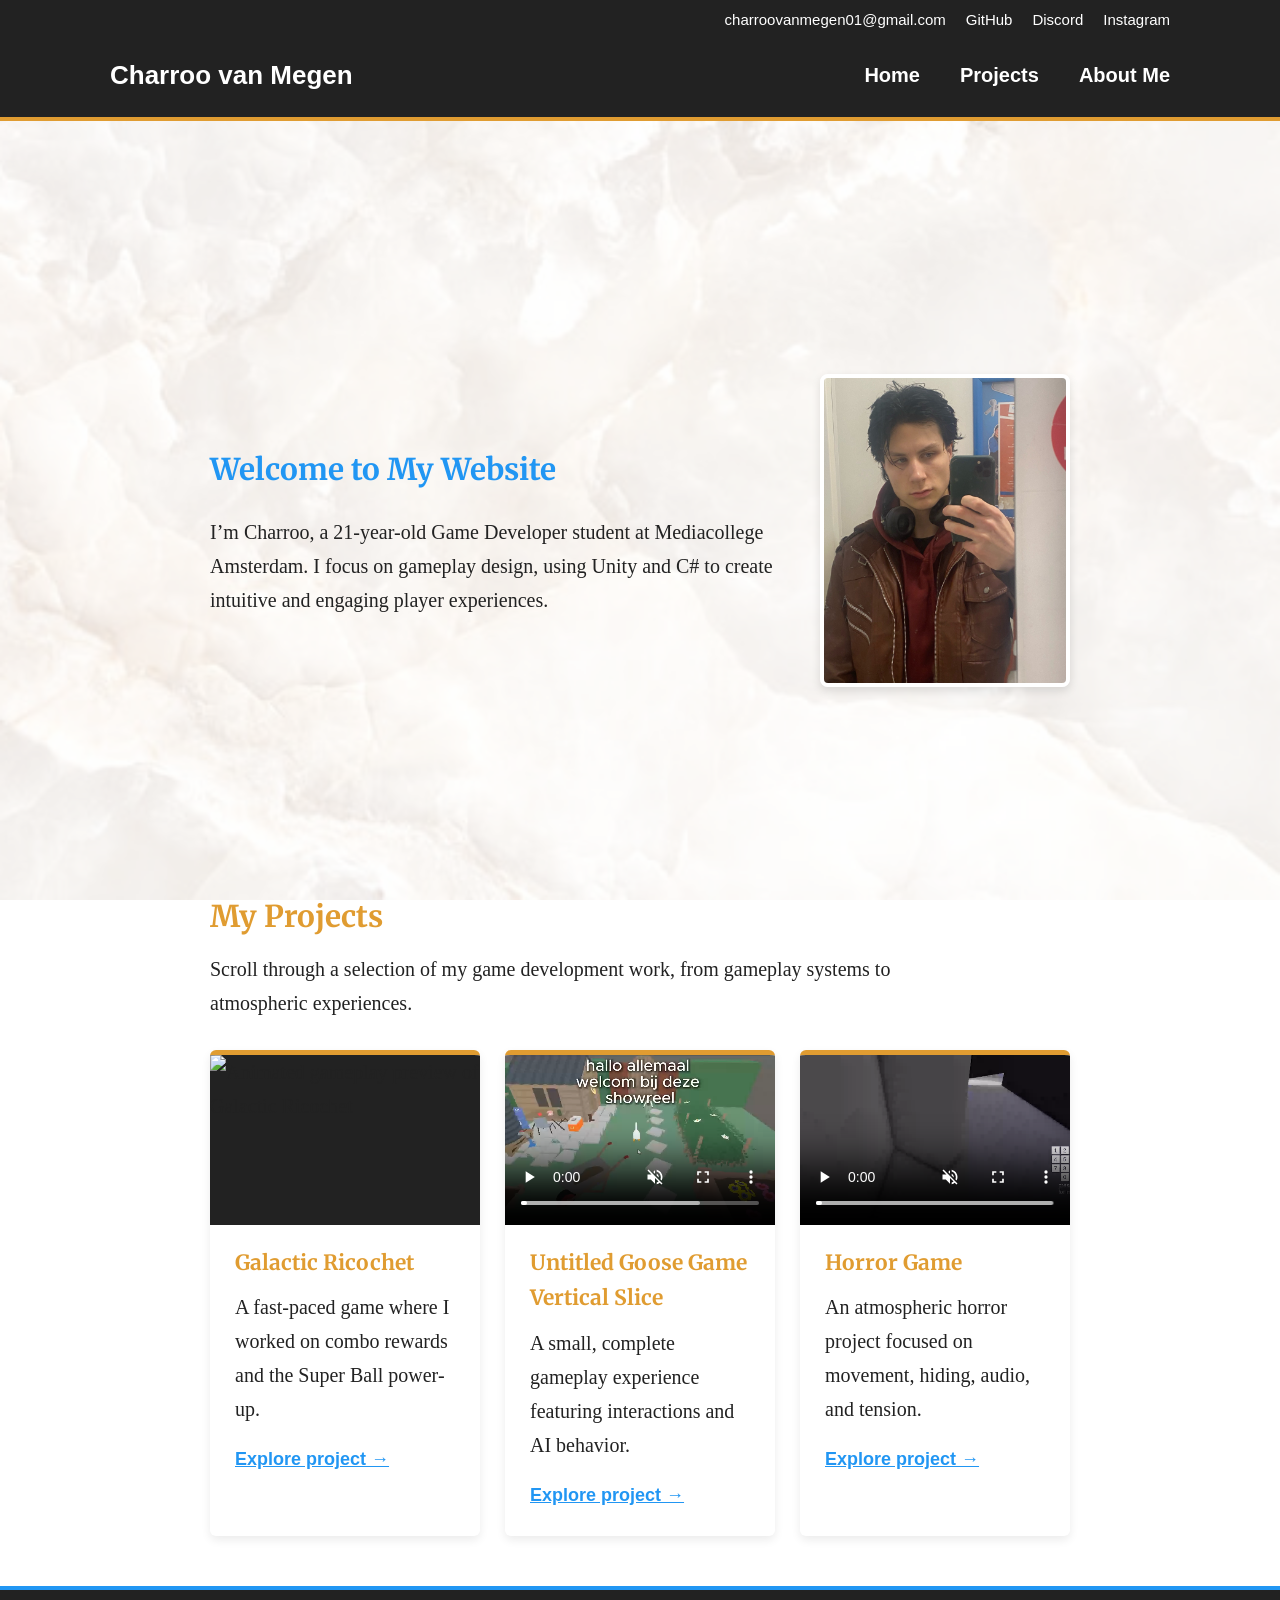
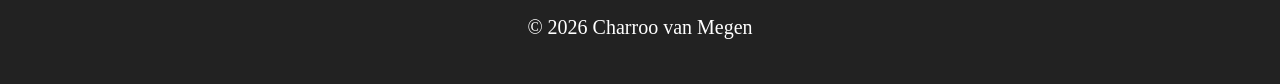
==== commit 0922efd1: "Video works, plus nl delete" ====
--- a/index.html
+++ b/index.html
@@ -25,11 +25,6 @@
       <a href="index.html" aria-current="page">Home</a>
       <a href="projects.html">Projects</a>
       <a href="about.html">About Me</a>
-      <select id="languageSelect" aria-label="Select language">
-        <option value="nl">NL</option>
-        <option value="en">EN</option>
-        <option value="es">ES</option>
-      </select>
     </div>
   </nav>
 </header>
@@ -65,7 +60,7 @@
         <video class="project-preview-media"
           poster="Eindpresentatie_Team8_Bo_verticalSlice.png"
           aria-label="Gameplay preview of the Untitled Goose Game vertical slice"
-          autoplay controls muted loop playsinline preload="none">
+          autoplay controls muted loop playsinline preload="metadata">
           <source src="0128.mp4" type="video/mp4">
           <source src="0128.webm" type="video/webm">
         </video>
@@ -80,7 +75,7 @@
         <video class="project-preview-media"
           poster="Schermafbeelding 2026-06-22 233540.png"
           aria-label="Gameplay preview of the horror game"
-          autoplay controls muted loop playsinline preload="none">
+          autoplay controls muted loop playsinline preload="metadata">
           <source src="school-horror.mp4" type="video/mp4">
           <source src="school-horror.webm" type="video/webm">
         </video>
@@ -94,23 +89,6 @@
   </section>
 </main>
 
-<script>
-  const projectVideos = document.querySelectorAll('.project-preview-card video');
-
-  if ('IntersectionObserver' in window) {
-    const videoObserver = new IntersectionObserver(entries => {
-      entries.forEach(entry => {
-        if (entry.isIntersecting) {
-          entry.target.play().catch(() => {});
-          videoObserver.unobserve(entry.target);
-        }
-      });
-    });
-
-    projectVideos.forEach(video => videoObserver.observe(video));
-  }
-</script>
-
 <footer>
   <p>© 2026 Charroo van Megen</p>
 </footer>
